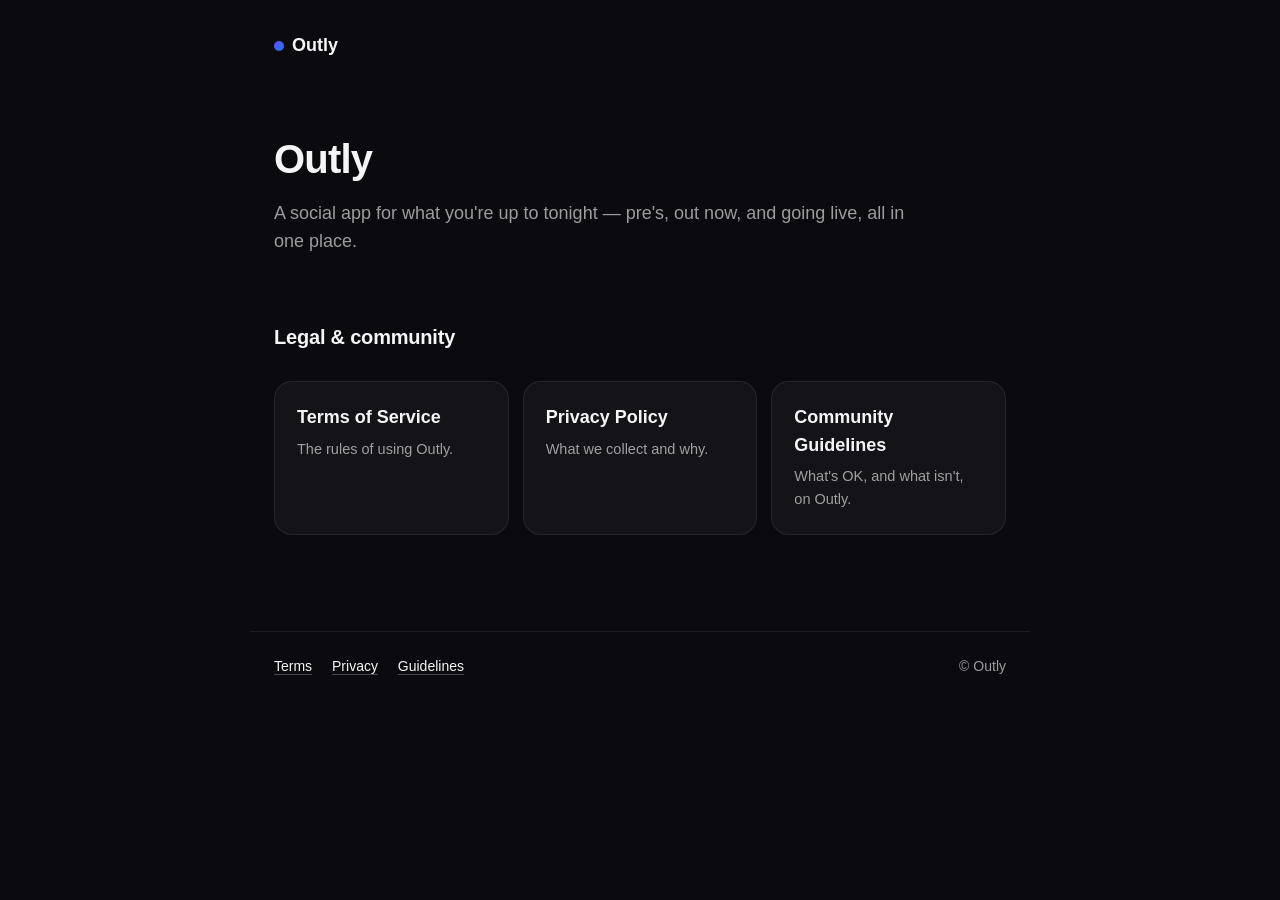
==== index.html @ a91ee3d7 "Initial site: landing + terms, privacy, community guidelines" ====
<!doctype html>
<html lang="en">
<head>
  <meta charset="utf-8" />
  <meta name="viewport" content="width=device-width, initial-scale=1" />
  <title>Outly</title>
  <meta name="description" content="Outly — the social app for what you're doing tonight." />
  <link rel="stylesheet" href="/assets/styles.css" />
</head>
<body>
  <header class="site-header">
    <a href="/" class="logo"><span class="dot"></span>Outly</a>
  </header>

  <main class="page">
    <section class="hero">
      <h1>Outly</h1>
      <p>A social app for what you're up to tonight — pre's, out now, and going live, all in one place.</p>
    </section>

    <section>
      <h2>Legal &amp; community</h2>
      <div class="home-grid">
        <a class="tile" href="/terms">
          <h3>Terms of Service</h3>
          <p>The rules of using Outly.</p>
        </a>
        <a class="tile" href="/privacy">
          <h3>Privacy Policy</h3>
          <p>What we collect and why.</p>
        </a>
        <a class="tile" href="/guidelines">
          <h3>Community Guidelines</h3>
          <p>What's OK, and what isn't, on Outly.</p>
        </a>
      </div>
    </section>
  </main>

  <footer class="footer">
    <nav>
      <a href="/terms">Terms</a>
      <a href="/privacy">Privacy</a>
      <a href="/guidelines">Guidelines</a>
    </nav>
    <div>&copy; Outly</div>
  </footer>
</body>
</html>
---- assets/styles.css ----
/* Outly marketing / legal site — dark, simple, readable on mobile. */

:root {
  color-scheme: dark;
  --bg: #0b0b0f;
  --surface: rgba(255, 255, 255, 0.04);
  --border: rgba(255, 255, 255, 0.08);
  --text: #f5f5f7;
  --muted: rgba(245, 245, 247, 0.62);
  --accent: #6d48ff;
  --accent-2: #157af0;
}

* { box-sizing: border-box; }

html, body {
  margin: 0;
  padding: 0;
  background: var(--bg);
  color: var(--text);
  font-family: -apple-system, BlinkMacSystemFont, "SF Pro Text",
    "Helvetica Neue", Arial, sans-serif;
  -webkit-font-smoothing: antialiased;
  line-height: 1.55;
}

a {
  color: var(--text);
  text-decoration: underline;
  text-underline-offset: 3px;
  text-decoration-color: rgba(255, 255, 255, 0.25);
}

a:hover { text-decoration-color: var(--accent); }

header.site-header {
  padding: 32px 24px 8px;
  max-width: 780px;
  margin: 0 auto;
}

header.site-header a.logo {
  display: inline-flex;
  align-items: center;
  gap: 8px;
  font-weight: 700;
  font-size: 18px;
  text-decoration: none;
  color: var(--text);
}

header.site-header a.logo .dot {
  width: 10px;
  height: 10px;
  border-radius: 50%;
  background: linear-gradient(135deg, var(--accent), var(--accent-2));
}

main.page {
  max-width: 780px;
  margin: 0 auto;
  padding: 24px 24px 96px;
}

h1 {
  font-size: clamp(28px, 4.5vw, 40px);
  line-height: 1.15;
  margin: 8px 0 4px;
  letter-spacing: -0.02em;
}

p.lead {
  color: var(--muted);
  font-size: 17px;
  margin: 0 0 28px;
}

h2 {
  font-size: 20px;
  margin: 32px 0 10px;
  letter-spacing: -0.01em;
}

p, ul {
  font-size: 16px;
  color: rgba(245, 245, 247, 0.88);
}

ul { padding-left: 20px; }
li { margin: 4px 0; }

.card {
  background: var(--surface);
  border: 1px solid var(--border);
  border-radius: 16px;
  padding: 20px 22px;
  margin: 16px 0;
}

.card h2:first-child { margin-top: 0; }

.footer {
  max-width: 780px;
  margin: 0 auto;
  padding: 24px;
  color: var(--muted);
  font-size: 14px;
  border-top: 1px solid var(--border);
  display: flex;
  flex-wrap: wrap;
  gap: 8px 24px;
  justify-content: space-between;
}

.footer nav a { margin-right: 16px; }

.home-grid {
  display: grid;
  grid-template-columns: repeat(auto-fit, minmax(220px, 1fr));
  gap: 14px;
  margin-top: 28px;
}

.home-grid a.tile {
  display: block;
  padding: 22px 22px 24px;
  border-radius: 18px;
  background: var(--surface);
  border: 1px solid var(--border);
  text-decoration: none;
  color: var(--text);
  transition: transform 120ms ease, border-color 120ms ease;
}

.home-grid a.tile:hover {
  transform: translateY(-1px);
  border-color: rgba(109, 72, 255, 0.4);
}

.home-grid a.tile h3 {
  margin: 0 0 6px;
  font-size: 18px;
}

.home-grid a.tile p {
  margin: 0;
  color: var(--muted);
  font-size: 14.5px;
}

.hero {
  padding: 36px 0 16px;
}

.hero p {
  color: var(--muted);
  font-size: 18px;
  max-width: 640px;
}

.effective {
  display: inline-block;
  padding: 4px 10px;
  border-radius: 999px;
  background: rgba(109, 72, 255, 0.18);
  border: 1px solid rgba(109, 72, 255, 0.35);
  font-size: 12px;
  color: #d9cfff;
  letter-spacing: 0.02em;
}
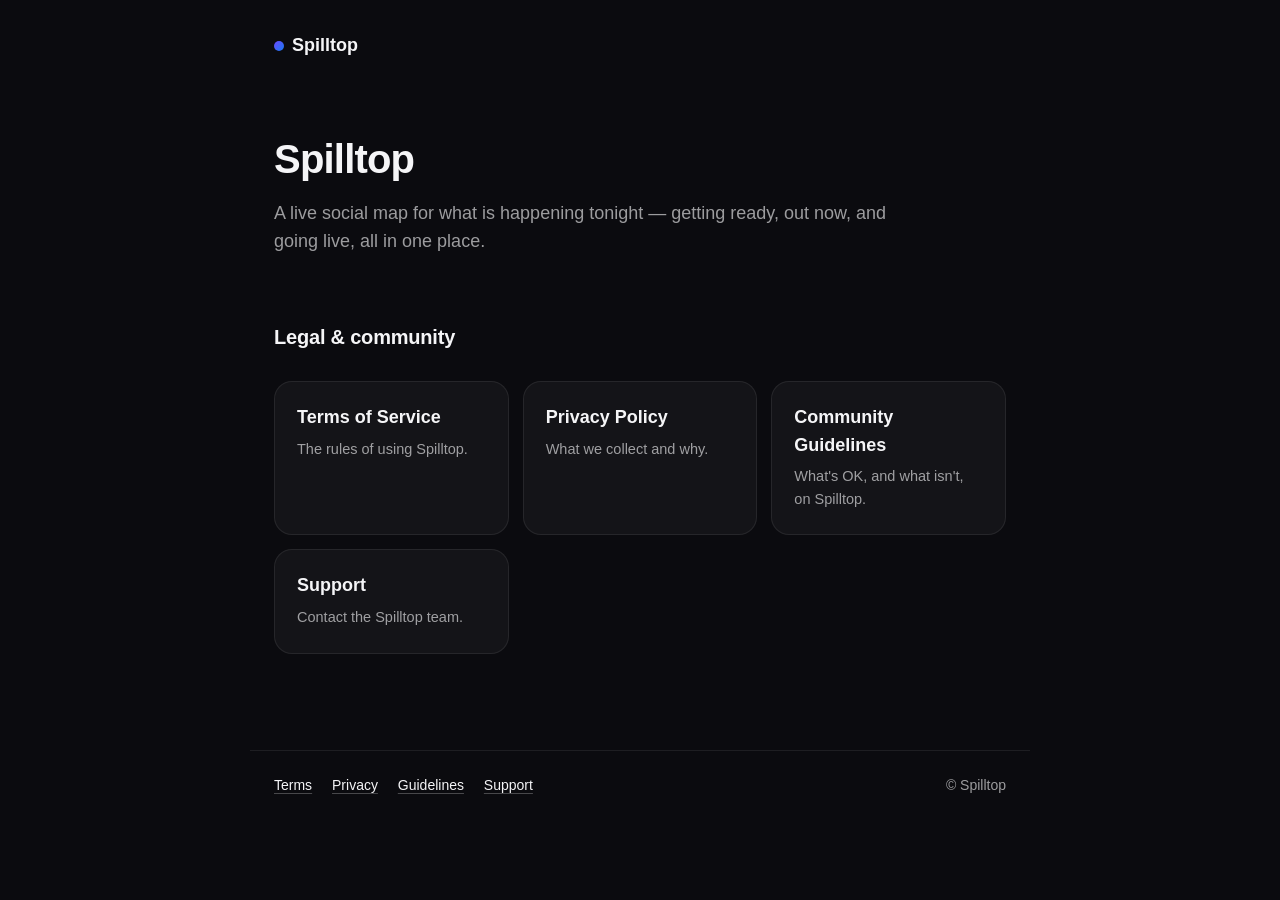
==== commit bde3a18f: "Rebrand legal site for Spilltop" ====
--- a/index.html
+++ b/index.html
@@ -3,35 +3,39 @@
 <head>
   <meta charset="utf-8" />
   <meta name="viewport" content="width=device-width, initial-scale=1" />
-  <title>Outly</title>
-  <meta name="description" content="Outly — the social app for what you're doing tonight." />
-  <link rel="stylesheet" href="/assets/styles.css" />
+  <title>Spilltop</title>
+  <meta name="description" content="Spilltop — live moments, maps, and nights out as they happen." />
+  <link rel="stylesheet" href="assets/styles.css" />
 </head>
 <body>
   <header class="site-header">
-    <a href="/" class="logo"><span class="dot"></span>Outly</a>
+    <a href="./" class="logo"><span class="dot"></span>Spilltop</a>
   </header>
 
   <main class="page">
     <section class="hero">
-      <h1>Outly</h1>
-      <p>A social app for what you're up to tonight — pre's, out now, and going live, all in one place.</p>
+      <h1>Spilltop</h1>
+      <p>A live social map for what is happening tonight — getting ready, out now, and going live, all in one place.</p>
     </section>
 
     <section>
       <h2>Legal &amp; community</h2>
       <div class="home-grid">
-        <a class="tile" href="/terms">
+        <a class="tile" href="terms/">
           <h3>Terms of Service</h3>
-          <p>The rules of using Outly.</p>
+          <p>The rules of using Spilltop.</p>
         </a>
-        <a class="tile" href="/privacy">
+        <a class="tile" href="privacy/">
           <h3>Privacy Policy</h3>
           <p>What we collect and why.</p>
         </a>
-        <a class="tile" href="/guidelines">
+        <a class="tile" href="guidelines/">
           <h3>Community Guidelines</h3>
-          <p>What's OK, and what isn't, on Outly.</p>
+          <p>What's OK, and what isn't, on Spilltop.</p>
+        </a>
+        <a class="tile" href="support/">
+          <h3>Support</h3>
+          <p>Contact the Spilltop team.</p>
         </a>
       </div>
     </section>
@@ -39,11 +43,12 @@
 
   <footer class="footer">
     <nav>
-      <a href="/terms">Terms</a>
-      <a href="/privacy">Privacy</a>
-      <a href="/guidelines">Guidelines</a>
+      <a href="terms/">Terms</a>
+      <a href="privacy/">Privacy</a>
+      <a href="guidelines/">Guidelines</a>
+      <a href="support/">Support</a>
     </nav>
-    <div>&copy; Outly</div>
+    <div>&copy; Spilltop</div>
   </footer>
 </body>
 </html>
--- a/assets/styles.css
+++ b/assets/styles.css
@@ -1,4 +1,4 @@
-/* Outly marketing / legal site — dark, simple, readable on mobile. */
+/* Spilltop marketing / legal site — dark, simple, readable on mobile. */
 
 :root {
   color-scheme: dark;
